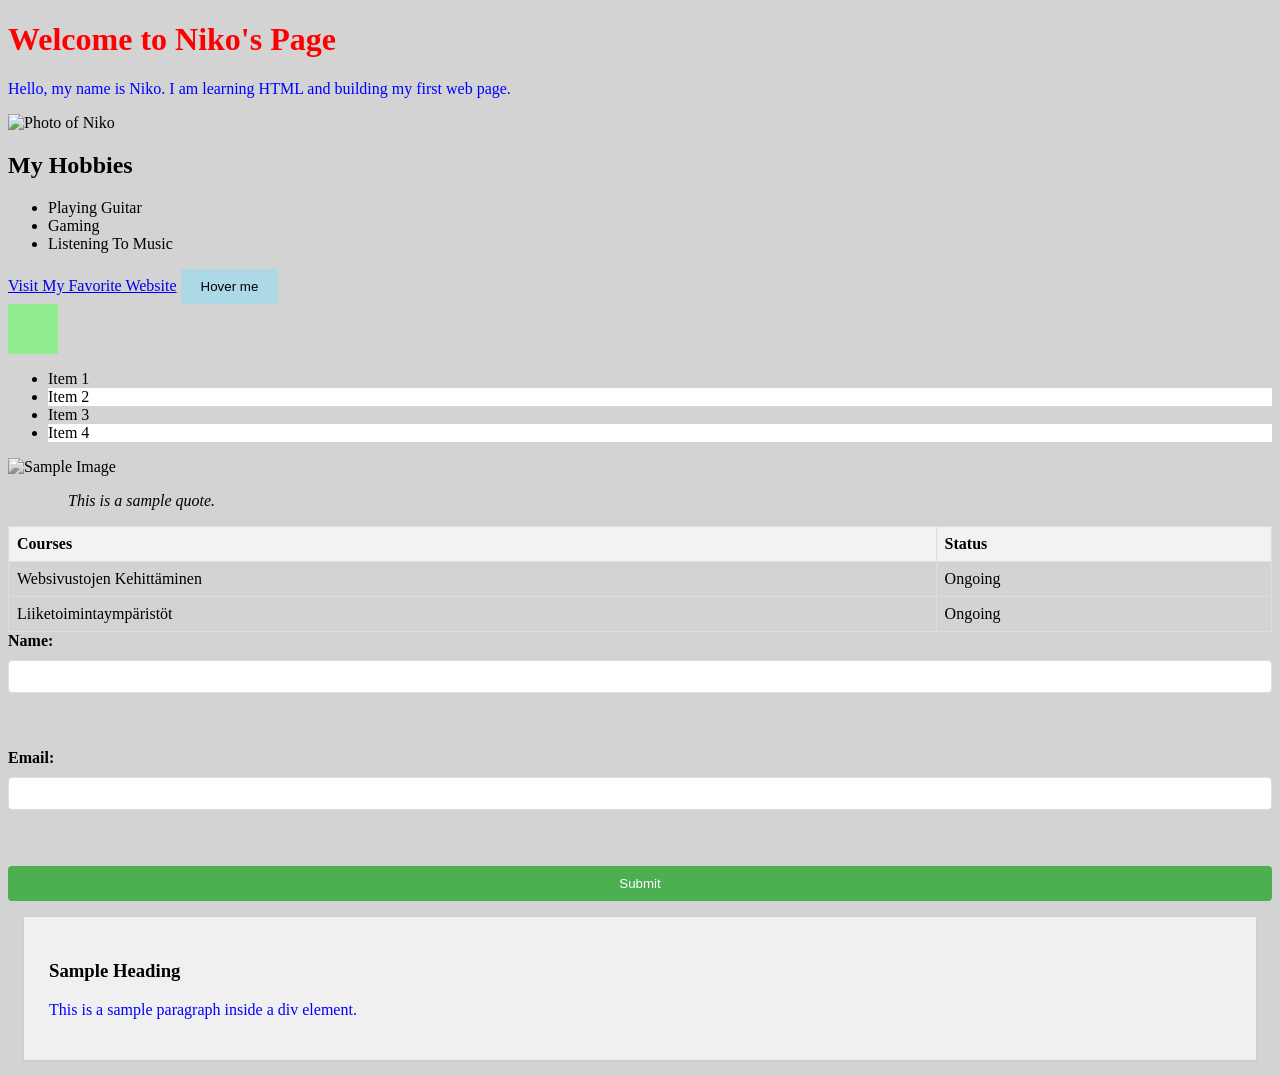
==== index.html @ b1d53b53 "Add files via upload" ====
<!DOCTYPE html>
    <html>
    <head>
        <title>Niko's First HTML Page</title>
        <style>
        h1 {
            color: green;
        }

        p {
            color: blue;
        }
    </style>
    <link rel="stylesheet" href="styles.css">
    </head>
    <body>
        <h1 style="color: red;">Welcome to Niko's Page</h1>
        <p>Hello, my name is Niko. I am learning HTML and building my first web page.</p>
        <img src="image.jpg.jpg" alt="Photo of Niko">
    <h2>My Hobbies</h2>
    <ul>
        <li>Playing Guitar</li>
        <li>Gaming</li>
        <li>Listening To Music</li>
    </ul>
    <a href="https://f-musiikki.fi/?srsltid=AfmBOooF7GxM1rFOpKgLqMYO-5gtp2tQefhiF798MOC1O41AnNNMg2OL">Visit My Favorite Website</a>

    <button class="transition-button">Hover me</button>

    <div class="animation-box"></div>

    <ul class="pseudo-list">
        <li>Item 1</li>
        <li>Item 2</li>
        <li>Item 3</li>
        <li>Item 4</li>
      </ul>

      <img src="image.jpg.jpg" alt="Sample Image" class="filter-image">

      <blockquote class="quote">
        This is a sample quote.
      </blockquote>

    <table>
    <tr>
        <th>Courses</th>
        <th>Status</th>
    </tr>
    <tr>
        <td>Websivustojen Kehittäminen</td>
        <td>Ongoing</td>
    </tr>
    <tr>
        <td>Liiketoimintaympäristöt</td>
        <td>Ongoing</td>
    </tr>
    </table>
    <form>
    <label for="name">Name:</label>
    <input type="text" id="name" name="name"><br><br>
    <label for="email">Email:</label>
    <input type="email" id="email" name="email"><br><br>
    <input type="submit" value="Submit">
    </form>
    <div class="content-box">
    <h3>Sample Heading</h3>
    <p>This is a sample paragraph inside a div element.</p>
</div>

    </body>
    </html>
---- styles.css ----
h1 {
    color: purple;
}
/* Change paragraph color */
p {
    color: blue;
}

/* Change page background */
body {
    background-color: lightgray;
}

/* Change heading size */
h1 {
    font-size: 2em;
}
.content-box {
    padding: 25px;          /* Space inside */
    margin: 15px;           /* Space outside */
    background-color: #f0f0f0;
    border: 1px solid #ccc;
}
table {
    width: 100%;
    border-collapse: collapse;
}

th, td {
    border: 1px solid #ddd;
    padding: 8px;
    text-align: left;
}

th {
    background-color: #f2f2f2;
}
form {
    display: flex;
    flex-direction: column;
    gap: 10px;
}

label {
    font-weight: bold;
}

input[type="text"],
input[type="email"] {
    padding: 8px;
    border: 1px solid #ddd;
    border-radius: 4px;
}
input[type="submit"] {
    background-color: #4CAF50;
    color: white;
    padding: 10px;
    border: none;
    border-radius: 4px;
    cursor: pointer;
}

input[type="submit"]:hover {
    background-color: #45a049;
}

.transition-button {
        background-color: lightblue;
        padding: 10px 20px;
        border: none;
        cursor: pointer;
        transition: background-color 0.3s ease;
      }
      
      .transition-button:hover {
        background-color: lightcoral;
      }

      .animation-box {
        width: 50px;
        height: 50px;
        background-color: lightgreen;
        position: relative;
        animation: move 2s infinite alternate;
      }
      
      @keyframes move {
        from {
          left: 0;
        }
        to {
          left: 100px;
        }
      }

      .pseudo-list li:nth-child(odd) {
        background-color: lightgray;
      }
      
      .pseudo-list li:nth-child(even) {
        background-color: white;
      }

      .filter-image {
        filter: grayscale(100%);
        transition: filter 0.3s ease;
      }
      
      .filter-image:hover {
        filter: grayscale(0%);
      }

      .quote {
        position: relative;
        padding-left: 20px;
        font-style: italic;
      }
      
      .quote::before {
        content: '“';
        font-size: 40px;
        position: absolute;
        left: 0;
        top: 0;
        color: lightgray;
      }
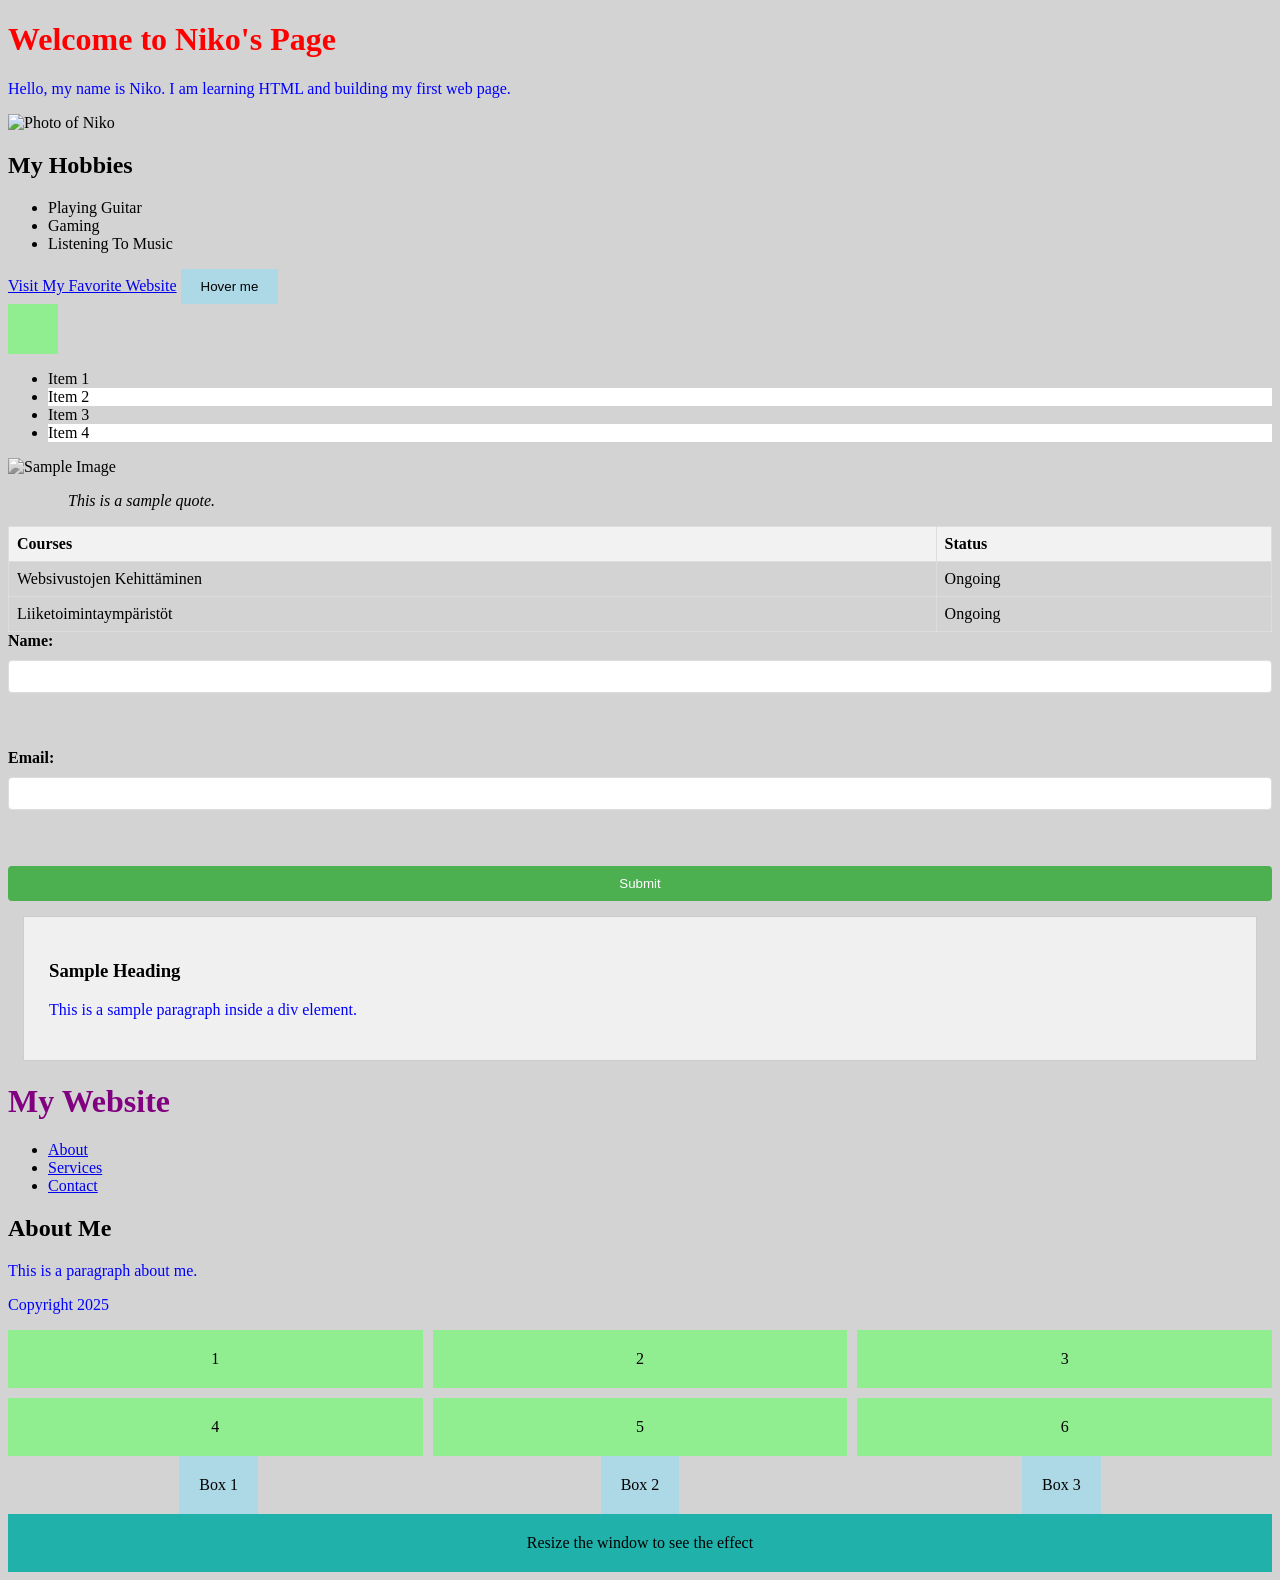
==== commit 68cc058d: "Add files via upload" ====
--- a/index.html
+++ b/index.html
@@ -68,6 +68,46 @@
     <p>This is a sample paragraph inside a div element.</p>
 </div>
 
+<header>
+  <h1>My Website</h1>
+  <nav>
+    <ul>
+      <li><a href="#about">About</a></li>
+      <li><a href="#services">Services</a></li>
+      <li><a href="#contact">Contact</a></li>
+    </ul>
+  </nav>
+</header>
+
+<main>
+  <section id="about">
+    <h2>About Me</h2>
+    <p>This is a paragraph about me.</p>
+  </section>
+</main>
+
+<footer>
+  <p>Copyright 2025</p>
+</footer>
+
+<div class="grid-container">
+  <div class="grid-item">1</div>
+  <div class="grid-item">2</div>
+  <div class="grid-item">3</div>
+  <div class="grid-item">4</div>
+  <div class="grid-item">5</div>
+  <div class="grid-item">6</div>
+</div>
+
+<div class="flex-container">
+  <div class="box">Box 1</div>
+  <div class="box">Box 2</div>
+  <div class="box">Box 3</div>
+</div>
+
+<div class="responsive-box">Resize the window to see the effect</div>
+
+
     </body>
     </html>  
     
--- a/styles.css
+++ b/styles.css
@@ -125,3 +125,43 @@
         color: lightgray;
       }
       
+.grid-container {
+  display: grid;
+  grid-template-columns: repeat(3, 1fr);
+  grid-gap: 10px;
+}
+
+.grid-item {
+  background-color: lightgreen;
+  padding: 20px;
+  text-align: center;
+}
+
+.flex-container {
+  display: flex;
+  justify-content: space-around;
+  align-items: center;
+}
+
+.box {
+  background-color: lightblue;
+  padding: 20px;
+  text-align: center;
+}
+
+.responsive-box {
+  padding: 20px;
+  text-align: center;
+}
+
+@media (max-width: 600px) {
+  .responsive-box {
+    background-color: lightcoral;
+  }
+}
+
+@media (min-width: 601px) {
+  .responsive-box {
+    background-color: lightseagreen;
+  }
+}
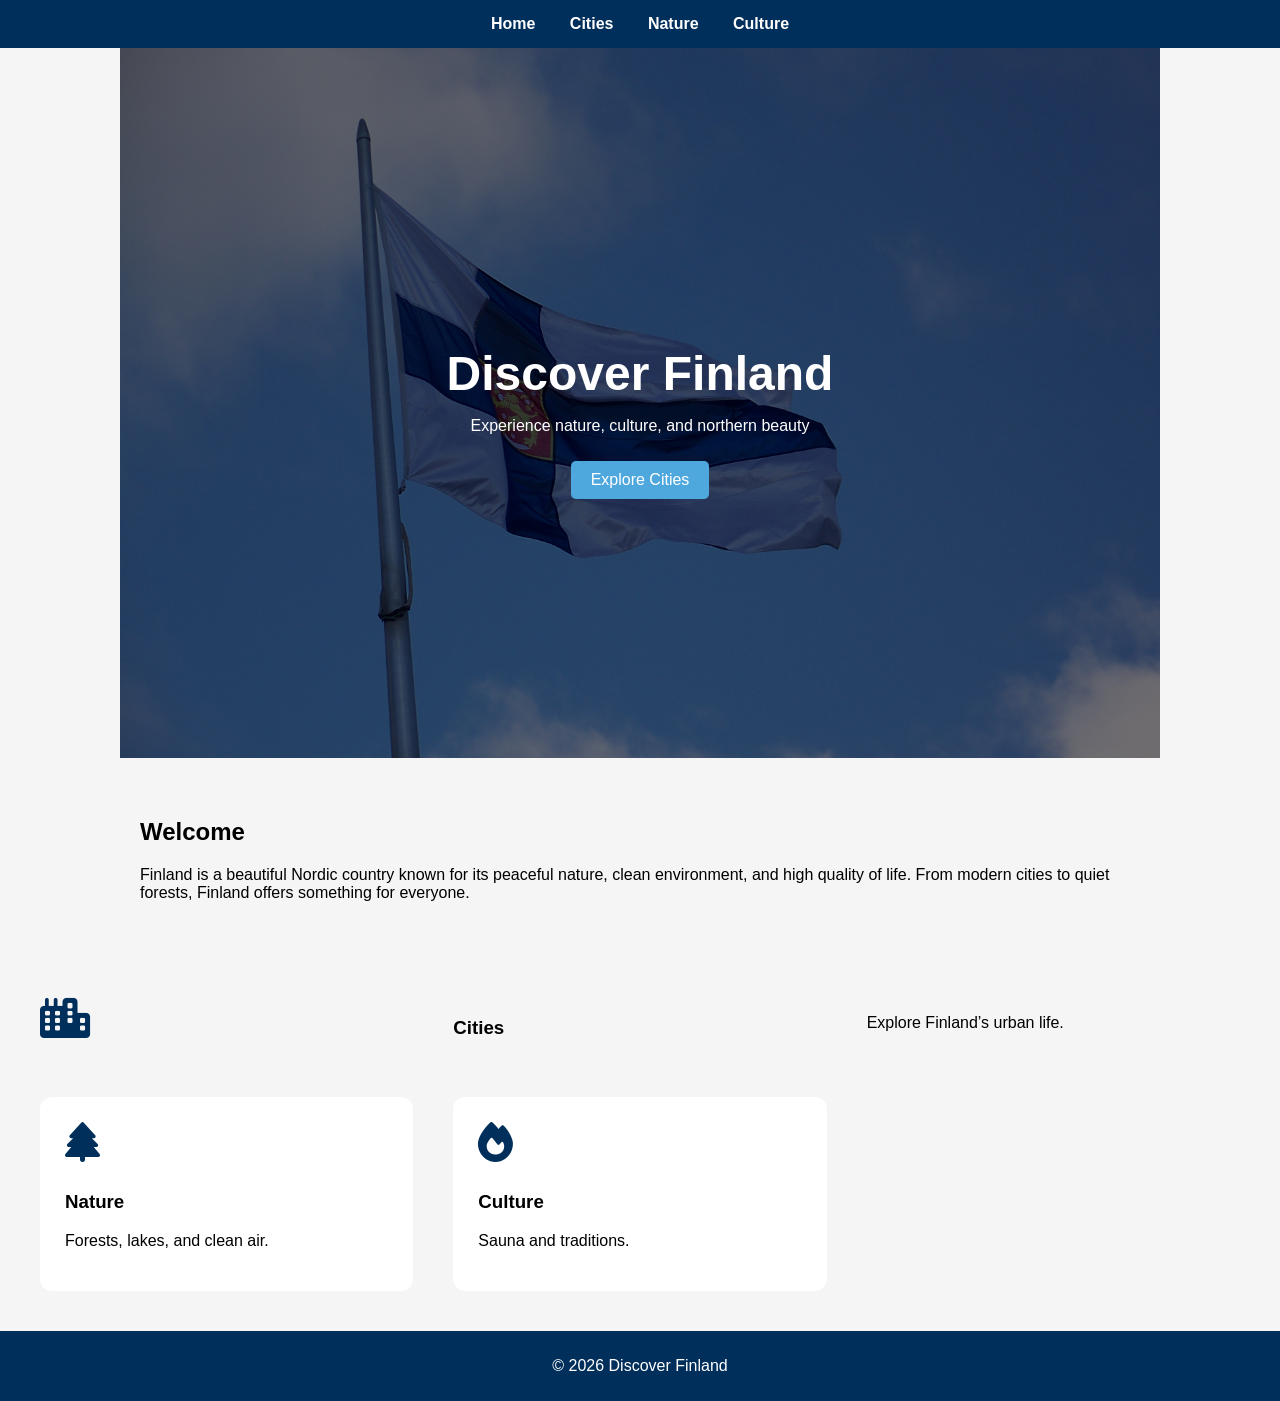
==== commit f884fdef: "Add files via upload" ====
--- a/index.html
+++ b/index.html
@@ -1,113 +1,62 @@
 <!DOCTYPE html>
-    <html>
-    <head>
-        <title>Niko's First HTML Page</title>
-        <style>
-        h1 {
-            color: green;
-        }
+<html>
+<head>
+    <link rel="stylesheet" href="https://cdnjs.cloudflare.com/ajax/libs/font-awesome/6.5.0/css/all.min.css">
+  <meta charset="UTF-8">
+  <meta name="viewport" content="width=device-width, initial-scale=1.0">
+  <title>Discover Finland</title>
+  <link rel="stylesheet" href="styles.css">
+</head>
 
-        p {
-            color: blue;
-        }
-    </style>
-    <link rel="stylesheet" href="styles.css">
-    </head>
-    <body>
-        <h1 style="color: red;">Welcome to Niko's Page</h1>
-        <p>Hello, my name is Niko. I am learning HTML and building my first web page.</p>
-        <img src="image.jpg.jpg" alt="Photo of Niko">
-    <h2>My Hobbies</h2>
-    <ul>
-        <li>Playing Guitar</li>
-        <li>Gaming</li>
-        <li>Listening To Music</li>
-    </ul>
-    <a href="https://f-musiikki.fi/?srsltid=AfmBOooF7GxM1rFOpKgLqMYO-5gtp2tQefhiF798MOC1O41AnNNMg2OL">Visit My Favorite Website</a>
+<body>
 
-    <button class="transition-button">Hover me</button>
+<nav>
+  <a href="index.html">Home</a>
+  <a href="cities.html">Cities</a>
+  <a href="nature.html">Nature</a>
+  <a href="culture.html">Culture</a>
+</nav>
 
-    <div class="animation-box"></div>
+<section class="hero">
+  <div class="hero-content">
+    <h1>Discover Finland</h1>
+    <p>Experience nature, culture, and northern beauty</p>
+    <a href="cities.html" class="btn">Explore Cities</a>
+  </div>
+</section>
 
-    <ul class="pseudo-list">
-        <li>Item 1</li>
-        <li>Item 2</li>
-        <li>Item 3</li>
-        <li>Item 4</li>
-      </ul>
+<section>
+  <h2>Welcome</h2>
+  <p>
+    Finland is a beautiful Nordic country known for its peaceful nature, clean environment,
+    and high quality of life. From modern cities to quiet forests, Finland offers something
+    for everyone.
+  </p>
+</section>
 
-      <img src="image.jpg.jpg" alt="Sample Image" class="filter-image">
-
-      <blockquote class="quote">
-        This is a sample quote.
-      </blockquote>
-
-    <table>
-    <tr>
-        <th>Courses</th>
-        <th>Status</th>
-    </tr>
-    <tr>
-        <td>Websivustojen Kehittäminen</td>
-        <td>Ongoing</td>
-    </tr>
-    <tr>
-        <td>Liiketoimintaympäristöt</td>
-        <td>Ongoing</td>
-    </tr>
-    </table>
-    <form>
-    <label for="name">Name:</label>
-    <input type="text" id="name" name="name"><br><br>
-    <label for="email">Email:</label>
-    <input type="email" id="email" name="email"><br><br>
-    <input type="submit" value="Submit">
-    </form>
-    <div class="content-box">
-    <h3>Sample Heading</h3>
-    <p>This is a sample paragraph inside a div element.</p>
+<section class="grid"
+    <div class="card">
+  <i class="fa-solid fa-city icon"></i>
+  <h3>Cities</h3>
+  <p>Explore Finland’s urban life.</p>
 </div>
 
-<header>
-  <h1>My Website</h1>
-  <nav>
-    <ul>
-      <li><a href="#about">About</a></li>
-      <li><a href="#services">Services</a></li>
-      <li><a href="#contact">Contact</a></li>
-    </ul>
-  </nav>
-</header>
+<div class="card">
+  <i class="fa-solid fa-tree icon"></i>
+  <h3>Nature</h3>
+  <p>Forests, lakes, and clean air.</p>
+</div>
 
-<main>
-  <section id="about">
-    <h2>About Me</h2>
-    <p>This is a paragraph about me.</p>
-  </section>
-</main>
+<div class="card">
+  <i class="fa-solid fa-fire icon"></i>
+  <h3>Culture</h3>
+  <p>Sauna and traditions.</p>
+</div>
+</section>
 
 <footer>
-  <p>Copyright 2025</p>
+  <p>© 2026 Discover Finland</p>
 </footer>
 
-<div class="grid-container">
-  <div class="grid-item">1</div>
-  <div class="grid-item">2</div>
-  <div class="grid-item">3</div>
-  <div class="grid-item">4</div>
-  <div class="grid-item">5</div>
-  <div class="grid-item">6</div>
-</div>
-
-<div class="flex-container">
-  <div class="box">Box 1</div>
-  <div class="box">Box 2</div>
-  <div class="box">Box 3</div>
-</div>
-
-<div class="responsive-box">Resize the window to see the effect</div>
-
-
-    </body>
-    </html>  
-    +</body>
+</html>
--- a/styles.css
+++ b/styles.css
@@ -1,167 +1,132 @@
-h1 {
-    color: purple;
-}
-/* Change paragraph color */
-p {
-    color: blue;
+body {
+  margin: 0;
+  font-family: Arial, sans-serif;
+  background-color: #f5f5f5;
 }
 
-/* Change page background */
-body {
-    background-color: lightgray;
-}
-
-/* Change heading size */
-h1 {
-    font-size: 2em;
-}
-.content-box {
-    padding: 25px;          /* Space inside */
-    margin: 15px;           /* Space outside */
-    background-color: #f0f0f0;
-    border: 1px solid #ccc;
-}
-table {
-    width: 100%;
-    border-collapse: collapse;
-}
-
-th, td {
-    border: 1px solid #ddd;
-    padding: 8px;
-    text-align: left;
-}
-
-th {
-    background-color: #f2f2f2;
-}
-form {
-    display: flex;
-    flex-direction: column;
-    gap: 10px;
-}
-
-label {
-    font-weight: bold;
-}
-
-input[type="text"],
-input[type="email"] {
-    padding: 8px;
-    border: 1px solid #ddd;
-    border-radius: 4px;
-}
-input[type="submit"] {
-    background-color: #4CAF50;
-    color: white;
-    padding: 10px;
-    border: none;
-    border-radius: 4px;
-    cursor: pointer;
-}
-
-input[type="submit"]:hover {
-    background-color: #45a049;
-}
-
-.transition-button {
-        background-color: lightblue;
-        padding: 10px 20px;
-        border: none;
-        cursor: pointer;
-        transition: background-color 0.3s ease;
-      }
-      
-      .transition-button:hover {
-        background-color: lightcoral;
-      }
-
-      .animation-box {
-        width: 50px;
-        height: 50px;
-        background-color: lightgreen;
-        position: relative;
-        animation: move 2s infinite alternate;
-      }
-      
-      @keyframes move {
-        from {
-          left: 0;
-        }
-        to {
-          left: 100px;
-        }
-      }
-
-      .pseudo-list li:nth-child(odd) {
-        background-color: lightgray;
-      }
-      
-      .pseudo-list li:nth-child(even) {
-        background-color: white;
-      }
-
-      .filter-image {
-        filter: grayscale(100%);
-        transition: filter 0.3s ease;
-      }
-      
-      .filter-image:hover {
-        filter: grayscale(0%);
-      }
-
-      .quote {
-        position: relative;
-        padding-left: 20px;
-        font-style: italic;
-      }
-      
-      .quote::before {
-        content: '“';
-        font-size: 40px;
-        position: absolute;
-        left: 0;
-        top: 0;
-        color: lightgray;
-      }
-      
-.grid-container {
-  display: grid;
-  grid-template-columns: repeat(3, 1fr);
-  grid-gap: 10px;
-}
-
-.grid-item {
-  background-color: lightgreen;
-  padding: 20px;
+nav {
+  background-color: #002f5b;
+  padding: 15px;
   text-align: center;
 }
 
-.flex-container {
-  display: flex;
-  justify-content: space-around;
-  align-items: center;
+nav a {
+  color: white;
+  margin: 0 15px;
+  text-decoration: none;
+  font-weight: bold;
 }
 
-.box {
-  background-color: lightblue;
-  padding: 20px;
-  text-align: center;
+nav a:hover {
+  color: #4ea8de;
 }
 
-.responsive-box {
-  padding: 20px;
+header {
+  background-image: url("Scenery2.jpg");
+  background-size: cover;
+  color: white;
   text-align: center;
+  padding: 60px 20px;
 }
 
-@media (max-width: 600px) {
-  .responsive-box {
-    background-color: lightcoral;
-  }
+section {
+  padding: 20px;
 }
 
-@media (min-width: 601px) {
-  .responsive-box {
-    background-color: lightseagreen;
+.card {
+  background: white;
+  padding: 25px;
+  border-radius: 12px;
+  transition: transform 0.3s, box-shadow 0.3s;
+}
+
+.card:hover {
+  transform: translateY(-5px);
+  box-shadow: 0 10px 20px rgba(0,0,0,0.1);
+}
+
+.card img {
+  width: 100%;
+  border-radius: 10px;
+  object-fit: cover;
+  display: block;
+}
+
+/* Grid layout */
+@media (min-width: 600px) {
+  .grid {
+    display: grid;
+  grid-template-columns: repeat(3, 1fr);
+  gap: 40px;
+
+  max-width: 1200px;
+  margin: 0 auto;
+}
   }
+
+  .card {
+    flex: 1;
+    min-width: 300px;
+  }
+
+footer {
+  background-color: #002f5b;
+  color: white;
+  text-align: center;
+  padding: 10px;
+}
+
+.hero {
+  background: url("Flag.jpg") center/cover no-repeat;
+  height: 70vh;
+  display: flex;
+  align-items: center;
+  justify-content: center;
+  position: relative;
+  color: white;
+}
+
+.hero::before {
+  content: "";
+  position: absolute;
+  width: 100%;
+  height: 100%;
+  background: rgba(0,0,0,0.5);
+}
+
+.hero-content {
+  position: relative;
+  text-align: center;
+  z-index: 1;
+}
+
+.hero h1 {
+  font-size: 3em;
+  margin-bottom: 10px;
+}
+
+.btn {
+  display: inline-block;
+  padding: 10px 20px;
+  background-color: #4ea8de;
+  color: white;
+  text-decoration: none;
+  border-radius: 5px;
+  margin-top: 10px;
+}
+
+.btn:hover {
+  background-color: #1e90ff;
+}
+
+.icon {
+  font-size: 40px;
+  color: #002f5b;
+  margin-bottom: 10px;
+}
+
+section {
+  padding: 40px 20px;
+  max-width: 1000px;
+  margin: auto;
 }
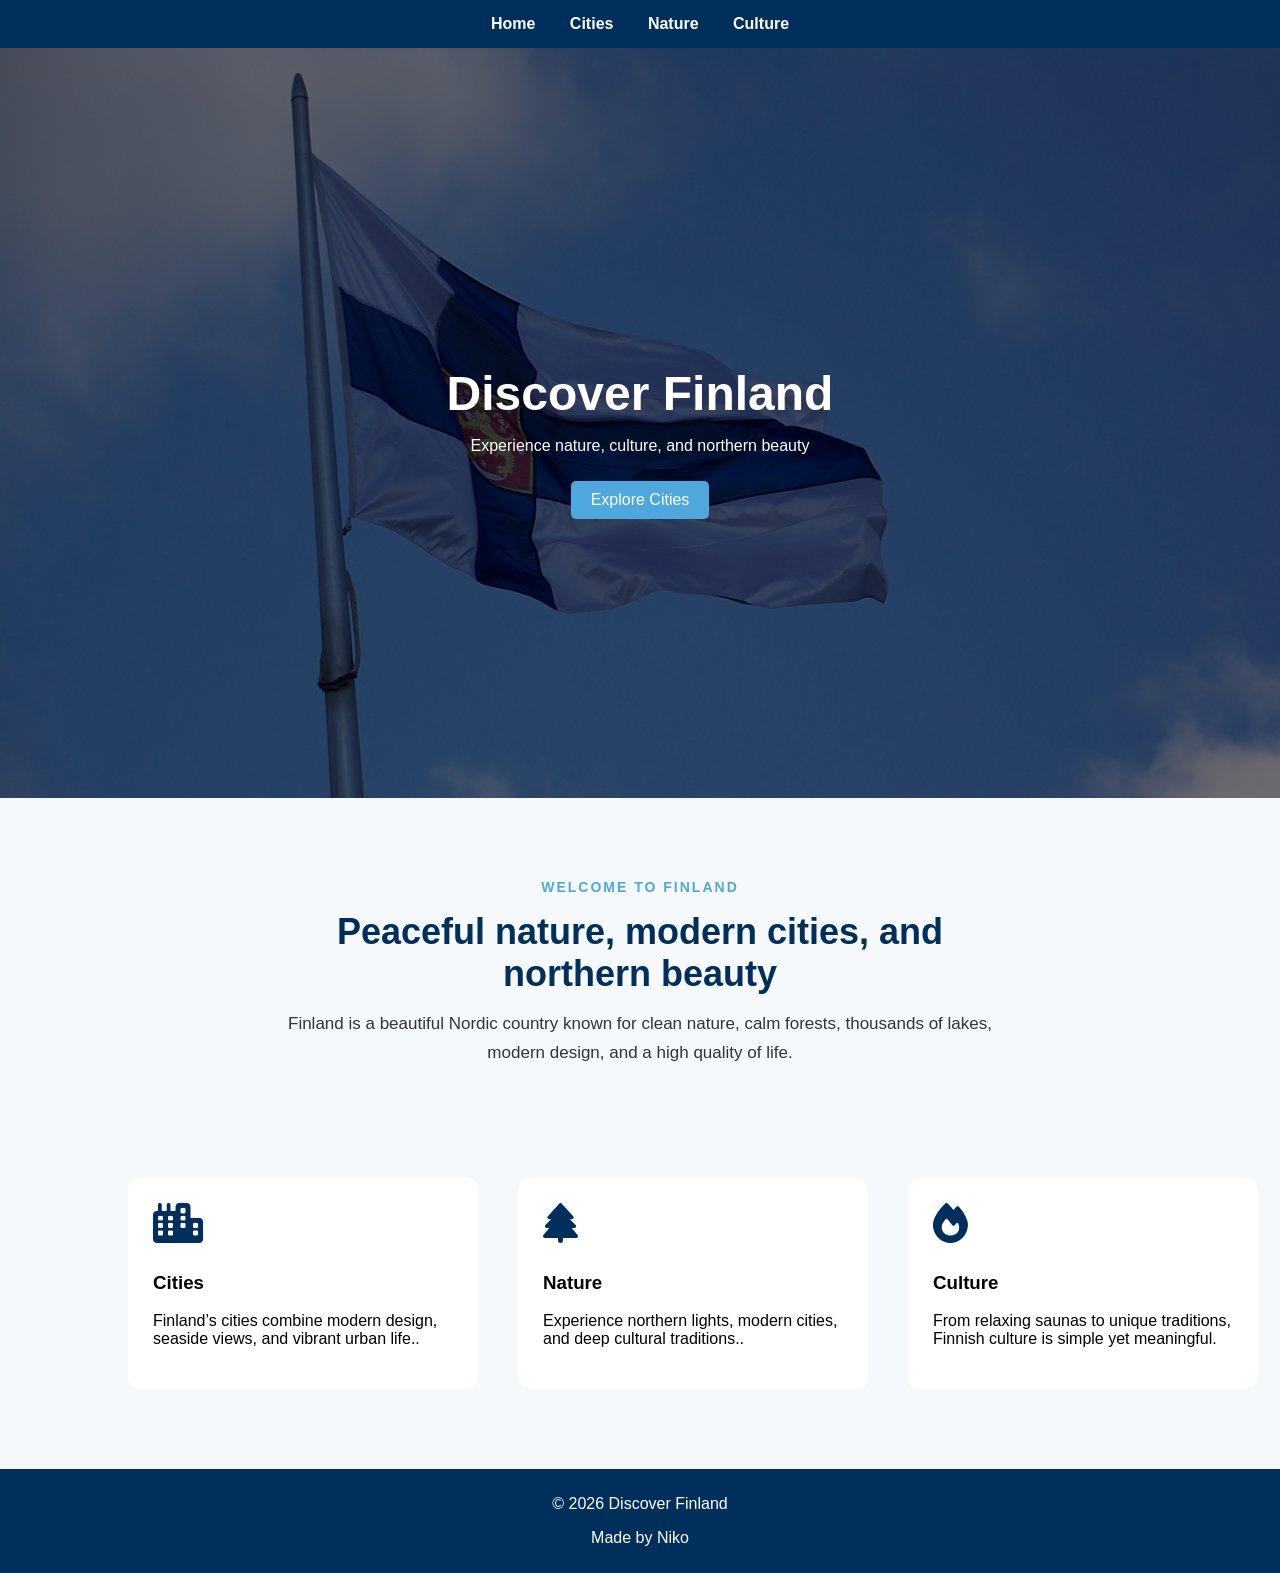
==== commit e53328e7: "Add files via upload" ====
--- a/index.html
+++ b/index.html
@@ -25,37 +25,38 @@
   </div>
 </section>
 
-<section>
-  <h2>Welcome</h2>
+<section class="intro">
+  <span class="small-title">Welcome to Finland</span>
+  <h2>Peaceful nature, modern cities, and northern beauty</h2>
   <p>
-    Finland is a beautiful Nordic country known for its peaceful nature, clean environment,
-    and high quality of life. From modern cities to quiet forests, Finland offers something
-    for everyone.
+    Finland is a beautiful Nordic country known for clean nature, calm forests,
+    thousands of lakes, modern design, and a high quality of life.
   </p>
 </section>
 
-<section class="grid"
-    <div class="card">
+<section class="grid">
+  <div class="card">
   <i class="fa-solid fa-city icon"></i>
   <h3>Cities</h3>
-  <p>Explore Finland’s urban life.</p>
+  <p>Finland’s cities combine modern design, seaside views, and vibrant urban life..</p>
 </div>
 
 <div class="card">
   <i class="fa-solid fa-tree icon"></i>
   <h3>Nature</h3>
-  <p>Forests, lakes, and clean air.</p>
+  <p>Experience northern lights, modern cities, and deep cultural traditions..</p>
 </div>
 
 <div class="card">
   <i class="fa-solid fa-fire icon"></i>
   <h3>Culture</h3>
-  <p>Sauna and traditions.</p>
+  <p>From relaxing saunas to unique traditions, Finnish culture is simple yet meaningful.</p>
 </div>
 </section>
 
 <footer>
   <p>© 2026 Discover Finland</p>
+    <p>Made by Niko</p>
 </footer>
 
 </body>
--- a/styles.css
+++ b/styles.css
@@ -1,7 +1,7 @@
 body {
   margin: 0;
   font-family: Arial, sans-serif;
-  background-color: #f5f5f5;
+  background-color: #f5f9fca9;
 }
 
 nav {
@@ -11,7 +11,7 @@
 }
 
 nav a {
-  color: white;
+  color: rgb(255, 255, 255);
   margin: 0 15px;
   text-decoration: none;
   font-weight: bold;
@@ -42,7 +42,7 @@
 
 .card:hover {
   transform: translateY(-5px);
-  box-shadow: 0 10px 20px rgba(0,0,0,0.1);
+  box-shadow: 0 10px 20px rgba(11, 221, 228, 0.658);
 }
 
 .card img {
@@ -52,7 +52,6 @@
   display: block;
 }
 
-/* Grid layout */
 @media (min-width: 600px) {
   .grid {
     display: grid;
@@ -126,7 +125,67 @@
 }
 
 section {
-  padding: 40px 20px;
-  max-width: 1000px;
-  margin: auto;
+  padding: 60px 10%;
+}
+
+.plus-btn {
+  background-color: #002f5b;
+  color: white;
+  border: none;
+  border-radius: 50%;
+  width: 32px;
+  height: 32px;
+  font-size: 22px;
+  cursor: pointer;
+  margin-top: 15px;
+}
+
+.plus-btn:hover {
+  background-color: #4ea8de;
+}
+
+.extra-info {
+  display: none;
+  margin-top: 15px;
+  padding: 12px;
+  background-color: #e8f1f8;
+  border-radius: 8px;
+}
+
+.extra-info.show {
+  display: block;
+}
+
+.intro {
+  background: #f5f9fc;
+  text-align: center;
+  padding: 80px 20px 50px;
+}
+
+.intro .small-title {
+  color: #4ea8de;
+  font-weight: bold;
+  text-transform: uppercase;
+  letter-spacing: 2px;
+  font-size: 14px;
+}
+
+.intro h2 {
+  font-size: 36px;
+  color: #002f5b;
+  margin: 15px auto;
+  max-width: 700px;
+}
+
+.intro p {
+  max-width: 750px;
+  margin: 0 auto;
+  line-height: 1.7;
+  font-size: 17px;
+  color: #333;
+}
+
+.grid {
+  background: #f5f9fc;
+  padding-bottom: 80px;
 }
